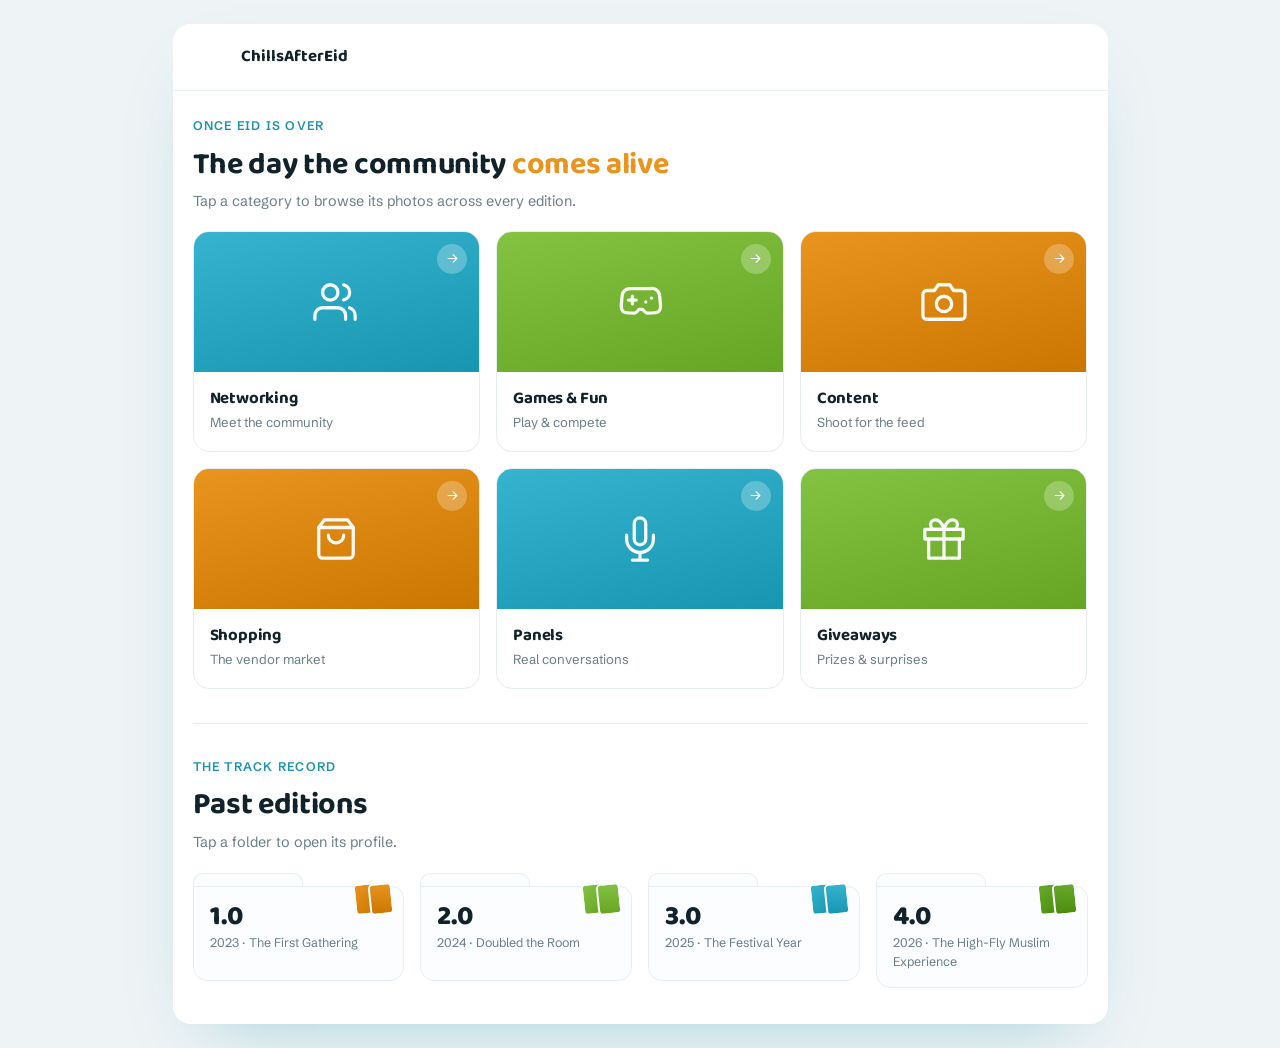
==== editions.html @ 7c2b3e29 "Add responsive IG-style editions gallery and wire folders from homepage. Replace the old edition mod" ====
<!DOCTYPE html>
<html lang="en" data-theme="light">
<head>
<meta charset="UTF-8">
<meta name="viewport" content="width=device-width, initial-scale=1.0, maximum-scale=1.0, user-scalable=no, viewport-fit=cover">
<title>ChillsAfterEid — Editions Gallery</title>
<link rel="preconnect" href="https://fonts.googleapis.com">
<link rel="preconnect" href="https://fonts.gstatic.com" crossorigin>
<link href="https://fonts.googleapis.com/css2?family=Baloo+2:wght@600;700;800&family=Schibsted+Grotesk:wght@400;500;600;700&display=swap" rel="stylesheet">
<link rel="stylesheet" href="editions.css">
</head>
<body>
<div class="app">
  <div class="top">
    <button class="back" id="backBtn" onclick="goBack()" style="visibility:hidden" aria-label="Go back">
      <svg class="ic" style="width:18px;height:18px" viewBox="0 0 24 24"><path d="M15 18l-6-6 6-6"/></svg>
    </button>
    <div class="ttl" id="topTitle">ChillsAfterEid</div>
  </div>

  <div class="view on" id="v-home">
    <div class="home-pad">
      <div class="sec-hd"><div class="eb">Once Eid is over</div><h2>The day the community <em>comes alive</em></h2><p>Tap a category to browse its photos across every edition.</p></div>
      <div class="acards" id="homeActs"></div>
      <div class="divider"></div>
      <div class="sec-hd"><div class="eb">The track record</div><h2>Past editions</h2><p>Tap a folder to open its profile.</p></div>
      <div class="folders" id="homeFolders"></div>
    </div>
  </div>

  <div class="view" id="v-profile"></div>
  <div class="view" id="v-activity"></div>
  <div class="view" id="v-photos"></div>
</div>

<div class="lightbox" id="lightbox">
  <button class="lb-x" onclick="closeLb()" aria-label="Close">
    <svg class="ic" style="width:18px;height:18px;stroke:#fff" viewBox="0 0 24 24"><path d="M18 6 6 18M6 6l12 12"/></svg>
  </button>
  <div class="lb-img" id="lbImg"></div>
  <p class="lb-cap" id="lbCap"></p>
</div>

<script src="editions.js"></script>
</body>
</html>
---- editions.css ----
:root{
  --blue:#36b4cf;--blue-deep:#1f93ad;--orange:#e8941e;--orange-deep:#cf7f10;
  --green:#84c341;--green-deep:#69a92c;--ink:#12222a;--ink-soft:#6a7d85;
  --line:#e7eef0;--paper:#fbfdfe;--card:#fff;
}
html[data-theme="dark"]{
  --ink:#eaf3f6;--ink-soft:#9fb3bb;--line:#22343c;
  --paper:#0c161b;--card:#111f26;
}
*{margin:0;padding:0;box-sizing:border-box}
body{font-family:'Schibsted Grotesk',sans-serif;background:#eef3f5;color:var(--ink);-webkit-font-smoothing:antialiased;line-height:1.5;min-height:100dvh;width:100%;overflow-x:hidden}
html[data-theme="dark"] body{background:#0a1216}
h1,h2,h3,.bl{font-family:'Baloo 2',sans-serif;letter-spacing:-.01em}
a{color:inherit;text-decoration:none}
svg{display:block}
.ic{stroke:currentColor;stroke-width:1.7;fill:none;stroke-linecap:round;stroke-linejoin:round}

.app{max-width:935px;margin:0 auto;background:var(--card);min-height:100dvh}
@media(min-width:760px){.app{margin:24px auto;min-height:auto;border-radius:18px;overflow:hidden;box-shadow:0 30px 70px -36px rgba(31,147,173,.4)}}

.top{position:sticky;top:0;z-index:10;display:flex;align-items:center;gap:12px;padding:14px 18px;background:color-mix(in srgb,var(--card) 90%,transparent);backdrop-filter:blur(12px);border-bottom:1px solid var(--line)}
.back{width:38px;height:38px;border-radius:50%;border:1px solid var(--line);background:var(--card);display:grid;place-items:center;cursor:pointer;color:var(--ink);transition:.2s;flex-shrink:0}
.back:hover{background:var(--ink);color:#fff}
.top .ttl{font-family:'Baloo 2';font-weight:700;font-size:1.05rem;display:flex;align-items:center;gap:8px;flex:1;min-width:0}
.top .ttl small{font-weight:500;font-family:'Schibsted Grotesk';color:var(--ink-soft);font-size:.84rem}

.view{display:none;animation:fade .3s ease}
.view.on{display:block}
@keyframes fade{from{opacity:0;transform:translateX(8px)}to{opacity:1;transform:none}}

.home-pad{padding:26px 20px 36px}
.sec-hd{margin:0 0 18px}
.sec-hd .eb{font-size:.78rem;font-weight:600;letter-spacing:.1em;text-transform:uppercase;color:var(--blue-deep)}
.sec-hd h2{font-size:clamp(1.4rem,3.4vw,1.9rem);margin-top:6px}
.sec-hd h2 em{font-style:normal;color:var(--orange)}
.sec-hd p{color:var(--ink-soft);font-size:.9rem;margin-top:4px}

.acards{display:grid;grid-template-columns:repeat(auto-fill,minmax(220px,1fr));gap:16px}
.acard{border:1px solid var(--line);border-radius:16px;overflow:hidden;cursor:pointer;transition:.3s;background:var(--card)}
.acard:hover{transform:translateY(-6px);box-shadow:0 22px 44px -28px rgba(31,147,173,.5);border-color:transparent}
.acard .aimg{height:140px;position:relative;display:grid;place-items:center;color:#fff}
.acard .aimg .ic{width:46px;height:46px;stroke:rgba(255,255,255,.95)}
.acard .aimg .arrow{position:absolute;top:12px;right:12px;width:30px;height:30px;border-radius:50%;background:rgba(255,255,255,.25);display:grid;place-items:center;transition:.25s;color:#fff}
.acard:hover .aimg .arrow{background:#fff;color:var(--ink)}
.acard .abody{padding:14px 16px 18px}
.acard .abody h3{font-size:1.05rem}
.acard .abody p{font-size:.82rem;color:var(--ink-soft);margin-top:2px}

.divider{height:1px;background:var(--line);margin:34px 0}

.folders{display:grid;grid-template-columns:repeat(2,1fr);gap:16px}
@media(min-width:620px){.folders{grid-template-columns:repeat(4,1fr)}}
.folder{position:relative;margin-top:14px;cursor:pointer;--acc:var(--orange)}
.folder .tab{position:absolute;top:-13px;left:0;width:52%;height:16px;border-radius:10px 10px 0 0;background:var(--paper);border:1px solid var(--line);border-bottom:none;transition:.3s}
.folder .body{position:relative;background:var(--paper);border:1px solid var(--line);border-radius:0 12px 14px 14px;padding:16px;transition:.3s cubic-bezier(.2,.7,.2,1);color:var(--ink)}
.folder .v{font-family:'Baloo 2';font-weight:800;font-size:1.7rem;line-height:1}
.folder .th{font-size:.78rem;color:var(--ink-soft);margin-top:4px;min-height:30px}
.folder .ph{position:absolute;top:-4px;right:10px;display:flex}
.folder .ph i{width:24px;height:32px;border-radius:5px;margin-left:-9px;border:2px solid var(--paper);transform:rotate(-6deg);transition:.3s}
.folder:hover .body{background:var(--acc);border-color:var(--acc);color:#fff;transform:translateY(-4px)}
.folder:hover .tab{background:var(--acc);border-color:var(--acc)}
.folder:hover .th{color:rgba(255,255,255,.85)}
.folder:hover .ph i{background:#fff!important;border-color:var(--acc);transform:rotate(0) translateY(-4px)}

.pf-head{display:flex;align-items:center;gap:clamp(20px,6vw,72px);padding:26px 22px 10px}
.avatar{width:clamp(80px,16vw,150px);height:clamp(80px,16vw,150px);border-radius:50%;flex-shrink:0;padding:3px;background:conic-gradient(from 200deg,var(--orange),var(--green),var(--blue),var(--orange))}
.avatar .inner{width:100%;height:100%;border-radius:50%;border:3px solid var(--card);display:grid;place-items:center;color:#fff;font-family:'Baloo 2';font-weight:800;font-size:clamp(1.4rem,4vw,2.4rem)}
.stats{flex:1;display:flex;justify-content:space-around;text-align:center;max-width:420px}
.stats b{font-family:'Baloo 2';font-size:clamp(1.1rem,3vw,1.5rem);display:block;line-height:1}
.stats span{font-size:clamp(.72rem,1.6vw,.85rem);color:var(--ink-soft)}
.pf-meta{padding:8px 22px 18px}
.pf-meta .nm{font-family:'Baloo 2';font-weight:700;font-size:clamp(1.05rem,2.6vw,1.25rem)}
.pf-meta .hd{font-size:.86rem;color:var(--ink-soft)}
.pf-meta .bio{font-size:.88rem;margin-top:6px;max-width:560px}
.pf-meta .bio b{color:var(--blue-deep)}

.hl-row{display:flex;gap:clamp(16px,3vw,28px);overflow-x:auto;padding:10px 22px 22px;scrollbar-width:none}
.hl-row::-webkit-scrollbar{display:none}
.hl{flex-shrink:0;text-align:center;cursor:pointer;width:clamp(66px,9vw,90px)}
.hl .ring{width:clamp(62px,8vw,84px);height:clamp(62px,8vw,84px);margin:0 auto;border-radius:50%;padding:2px;background:var(--paper);border:1.5px solid var(--line);display:grid;place-items:center;transition:.25s}
.hl:hover .ring{border-color:var(--acc);transform:translateY(-2px)}
.hl .ring .core{width:100%;height:100%;border-radius:50%;display:grid;place-items:center;color:#fff}
.hl .ring .core .ic{width:clamp(24px,3vw,32px);height:clamp(24px,3vw,32px)}
.hl small{display:block;margin-top:7px;font-size:.74rem;color:var(--ink);white-space:nowrap;overflow:hidden;text-overflow:ellipsis}

.tabbar{display:flex;justify-content:center;border-top:1px solid var(--line);padding:12px 0}
.tabbar .tab-ic{color:var(--ink)}

.gridwrap{padding:0}
@media(min-width:760px){.gridwrap{padding:0 22px 22px}}
.grid{display:grid;grid-template-columns:repeat(3,1fr);gap:3px}
@media(min-width:760px){.grid{gap:24px}}
.grid .cell{aspect-ratio:1;position:relative;cursor:pointer;overflow:hidden;border:none;padding:0;background:none;width:100%}
@media(min-width:760px){.grid .cell{border-radius:8px}}
.grid .cell .gimg{position:absolute;inset:0;transition:.35s}
.grid .cell:hover .gimg{transform:scale(1.05)}
.empty{padding:54px 20px;text-align:center;color:var(--ink-soft)}
.empty .big{width:64px;height:64px;border-radius:50%;background:var(--paper);border:1px solid var(--line);display:grid;place-items:center;margin:0 auto 12px;color:var(--ink-soft)}
.empty b{font-family:'Baloo 2';display:block;color:var(--ink);margin-bottom:2px}

.act-intro{padding:24px 22px 10px;text-align:center}
.act-intro .ai{width:58px;height:58px;border-radius:16px;display:grid;place-items:center;margin:0 auto 12px;color:#fff}
.act-intro .ai .ic{width:28px;height:28px}
.act-intro h2{font-size:clamp(1.3rem,3vw,1.7rem)}
.act-intro p{font-size:.88rem;color:var(--ink-soft);margin-top:2px}
.act-folders{padding:10px 22px 30px;display:grid;grid-template-columns:repeat(2,1fr);gap:16px}
@media(min-width:620px){.act-folders{grid-template-columns:repeat(4,1fr)}}

.lightbox{position:fixed;inset:0;z-index:100;background:rgba(8,16,20,.9);display:none;flex-direction:column;align-items:center;justify-content:center;padding:20px}
.lightbox.on{display:flex}
.lightbox .lb-img{width:min(100%,480px);aspect-ratio:1;border-radius:12px;overflow:hidden}
.lightbox .lb-cap{margin-top:14px;color:rgba(255,255,255,.9);font-size:.88rem;text-align:center;max-width:480px;line-height:1.45}
.lightbox .lb-x{position:absolute;top:16px;right:16px;width:40px;height:40px;border-radius:50%;border:1px solid rgba(255,255,255,.25);background:rgba(255,255,255,.1);color:#fff;display:grid;place-items:center;cursor:pointer}
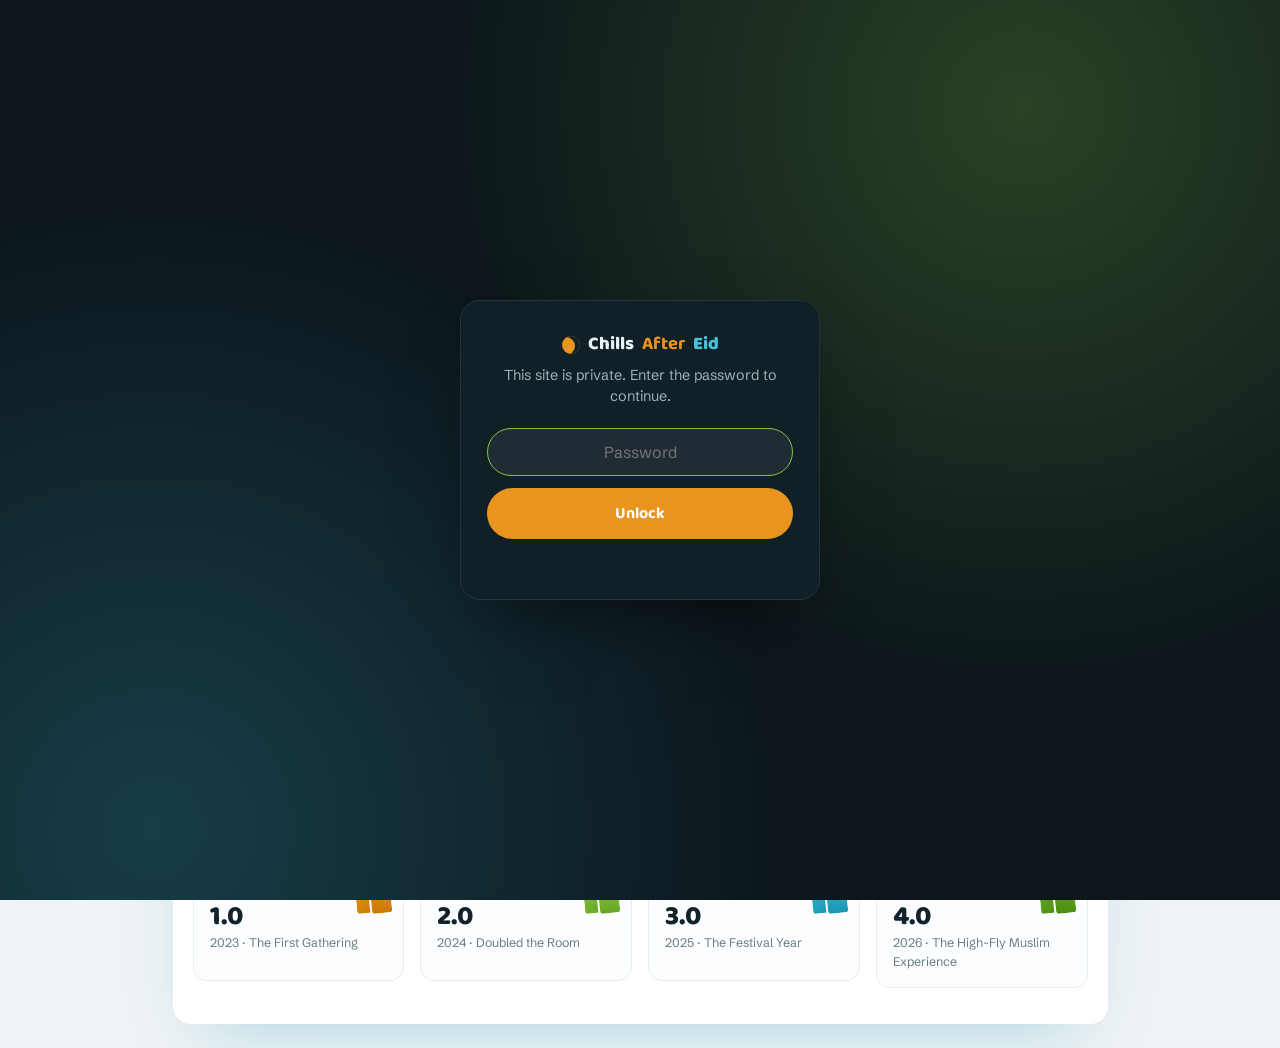
==== commit 483f0264: "Add client-side password gate to site. Lock index and editions pages behind a session-based password" ====
--- a/editions.html
+++ b/editions.html
@@ -10,6 +10,7 @@
 <link rel="stylesheet" href="editions.css">
 </head>
 <body>
+<script src="gate.js"></script>
 <div class="app">
   <div class="top">
     <button class="back" id="backBtn" onclick="goBack()" style="visibility:hidden" aria-label="Go back">
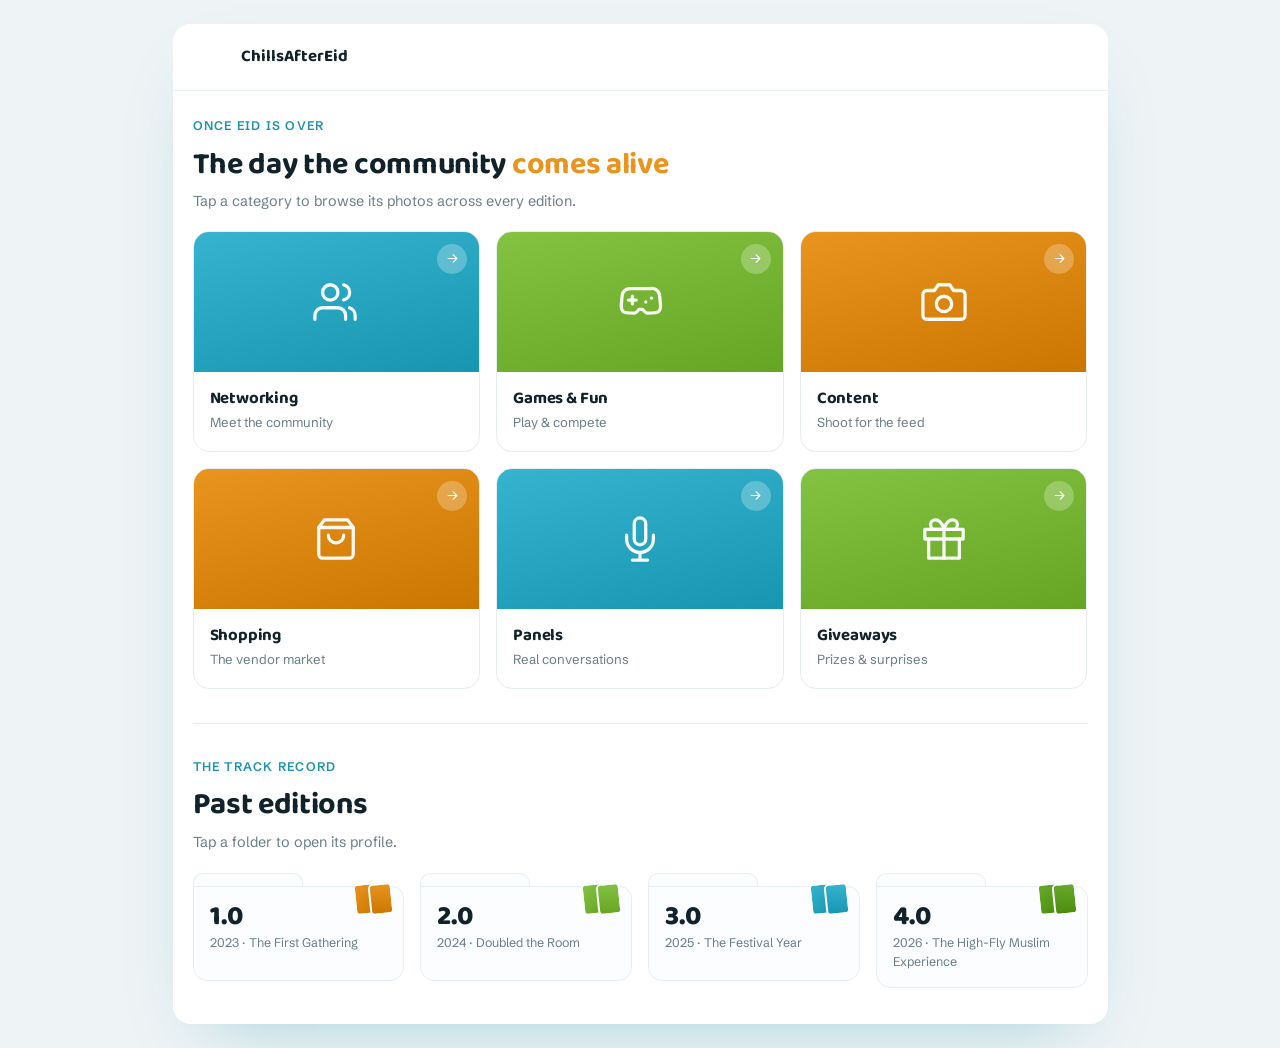
==== commit 2ef1fdbe: "Remove password protection from site. Drop client-side gate.js and Vercel middleware; site is open a" ====
--- a/editions.html
+++ b/editions.html
@@ -10,7 +10,6 @@
 <link rel="stylesheet" href="editions.css">
 </head>
 <body>
-<script src="gate.js"></script>
 <div class="app">
   <div class="top">
     <button class="back" id="backBtn" onclick="goBack()" style="visibility:hidden" aria-label="Go back">
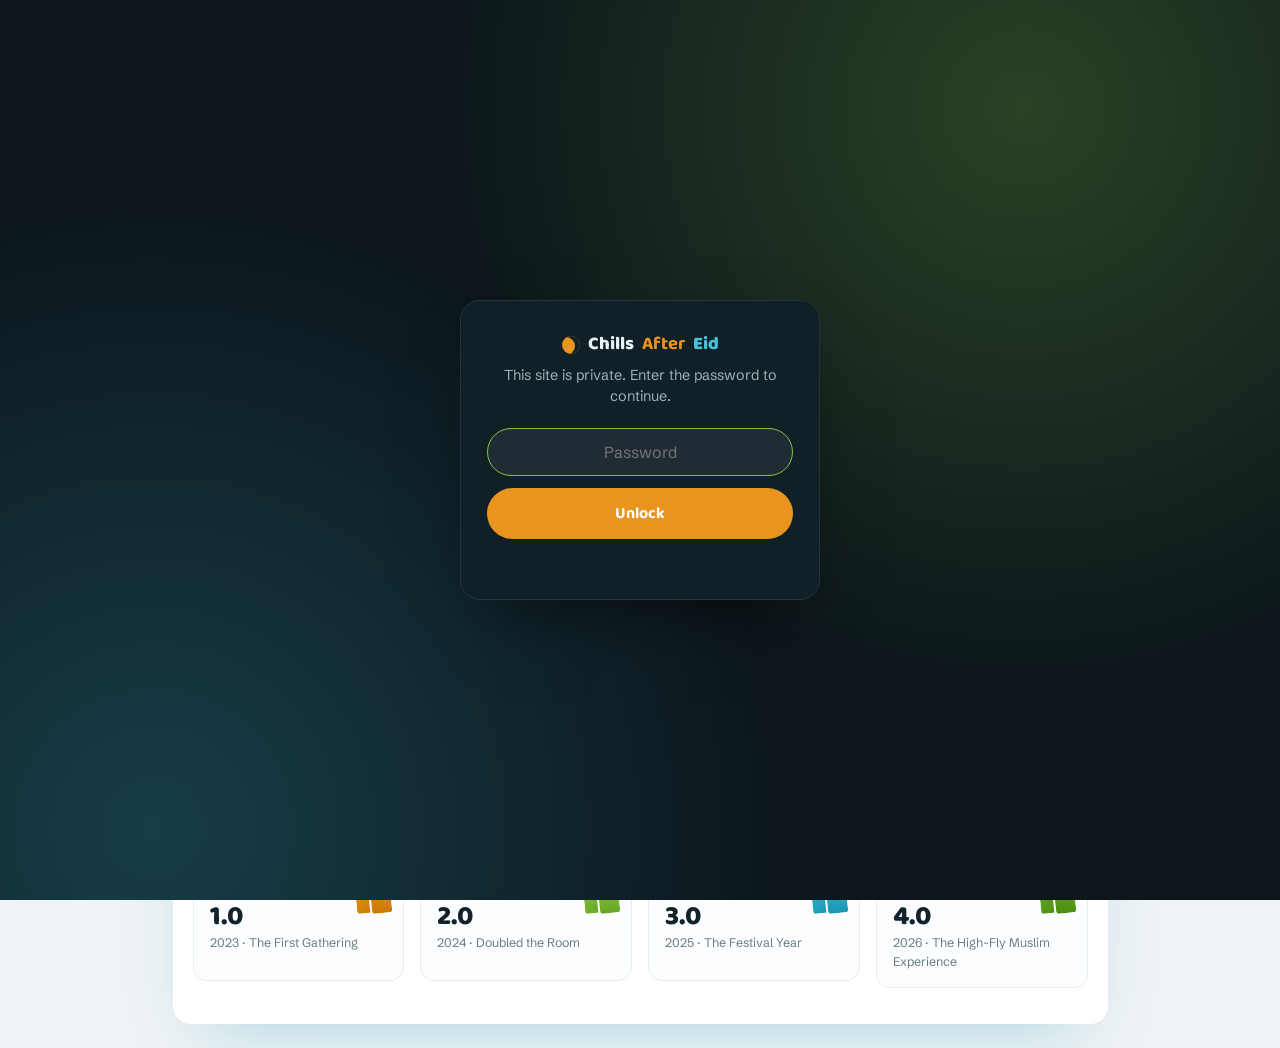
==== commit bd213726: "Restore password protection on the site. Lock index and editions pages behind the client-side passwo" ====
--- a/editions.html
+++ b/editions.html
@@ -10,6 +10,7 @@
 <link rel="stylesheet" href="editions.css">
 </head>
 <body>
+<script src="gate.js"></script>
 <div class="app">
   <div class="top">
     <button class="back" id="backBtn" onclick="goBack()" style="visibility:hidden" aria-label="Go back">
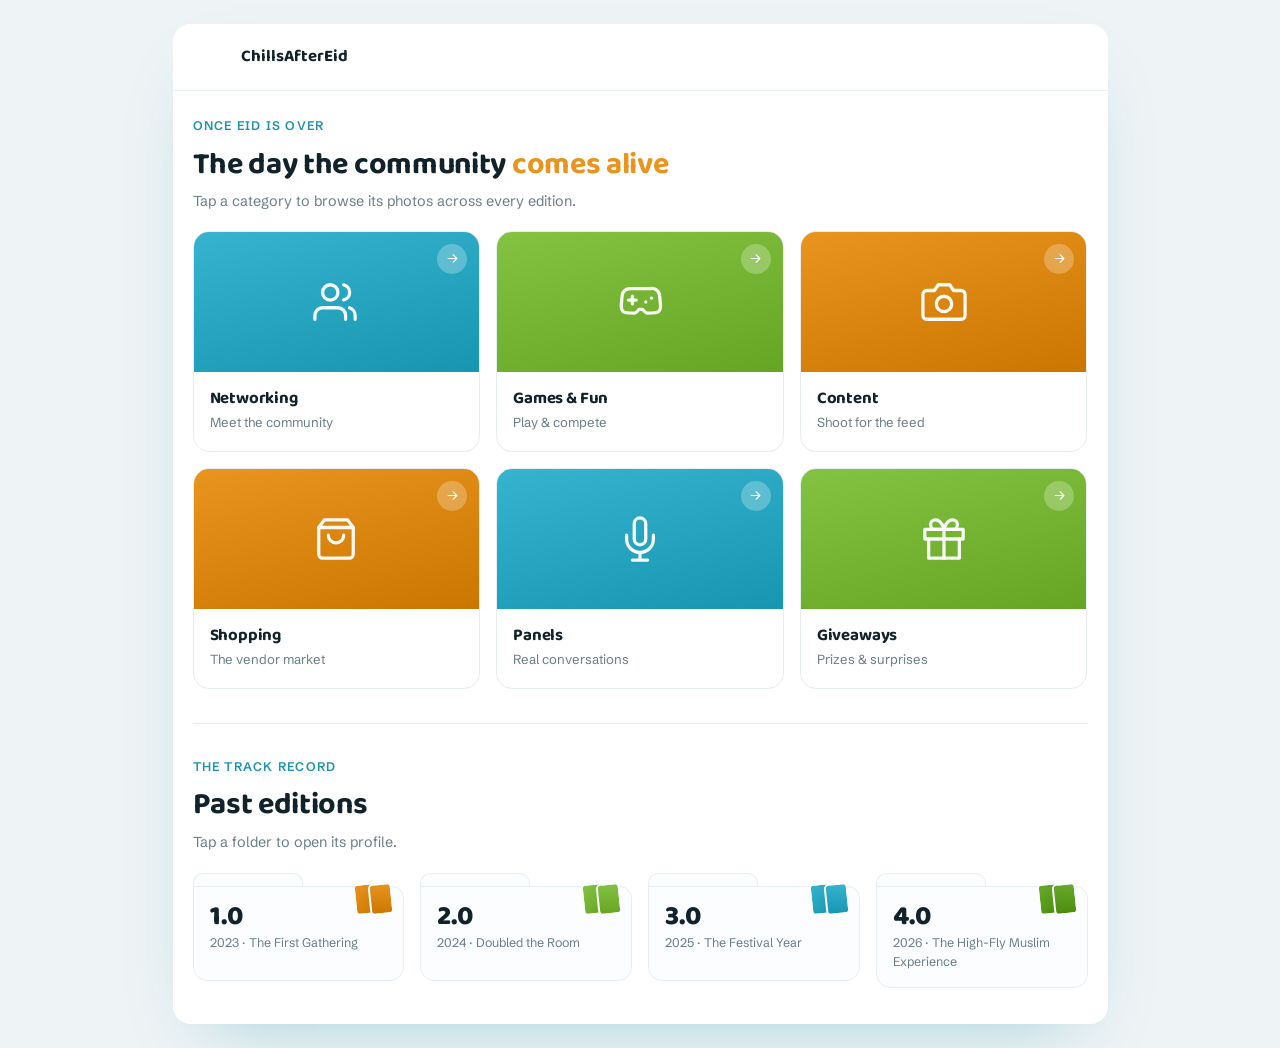
==== commit 2fbe0fe4: "Remove password protection from site. Drop the client-side gate so index and editions pages are open" ====
--- a/editions.html
+++ b/editions.html
@@ -10,7 +10,6 @@
 <link rel="stylesheet" href="editions.css">
 </head>
 <body>
-<script src="gate.js"></script>
 <div class="app">
   <div class="top">
     <button class="back" id="backBtn" onclick="goBack()" style="visibility:hidden" aria-label="Go back">
